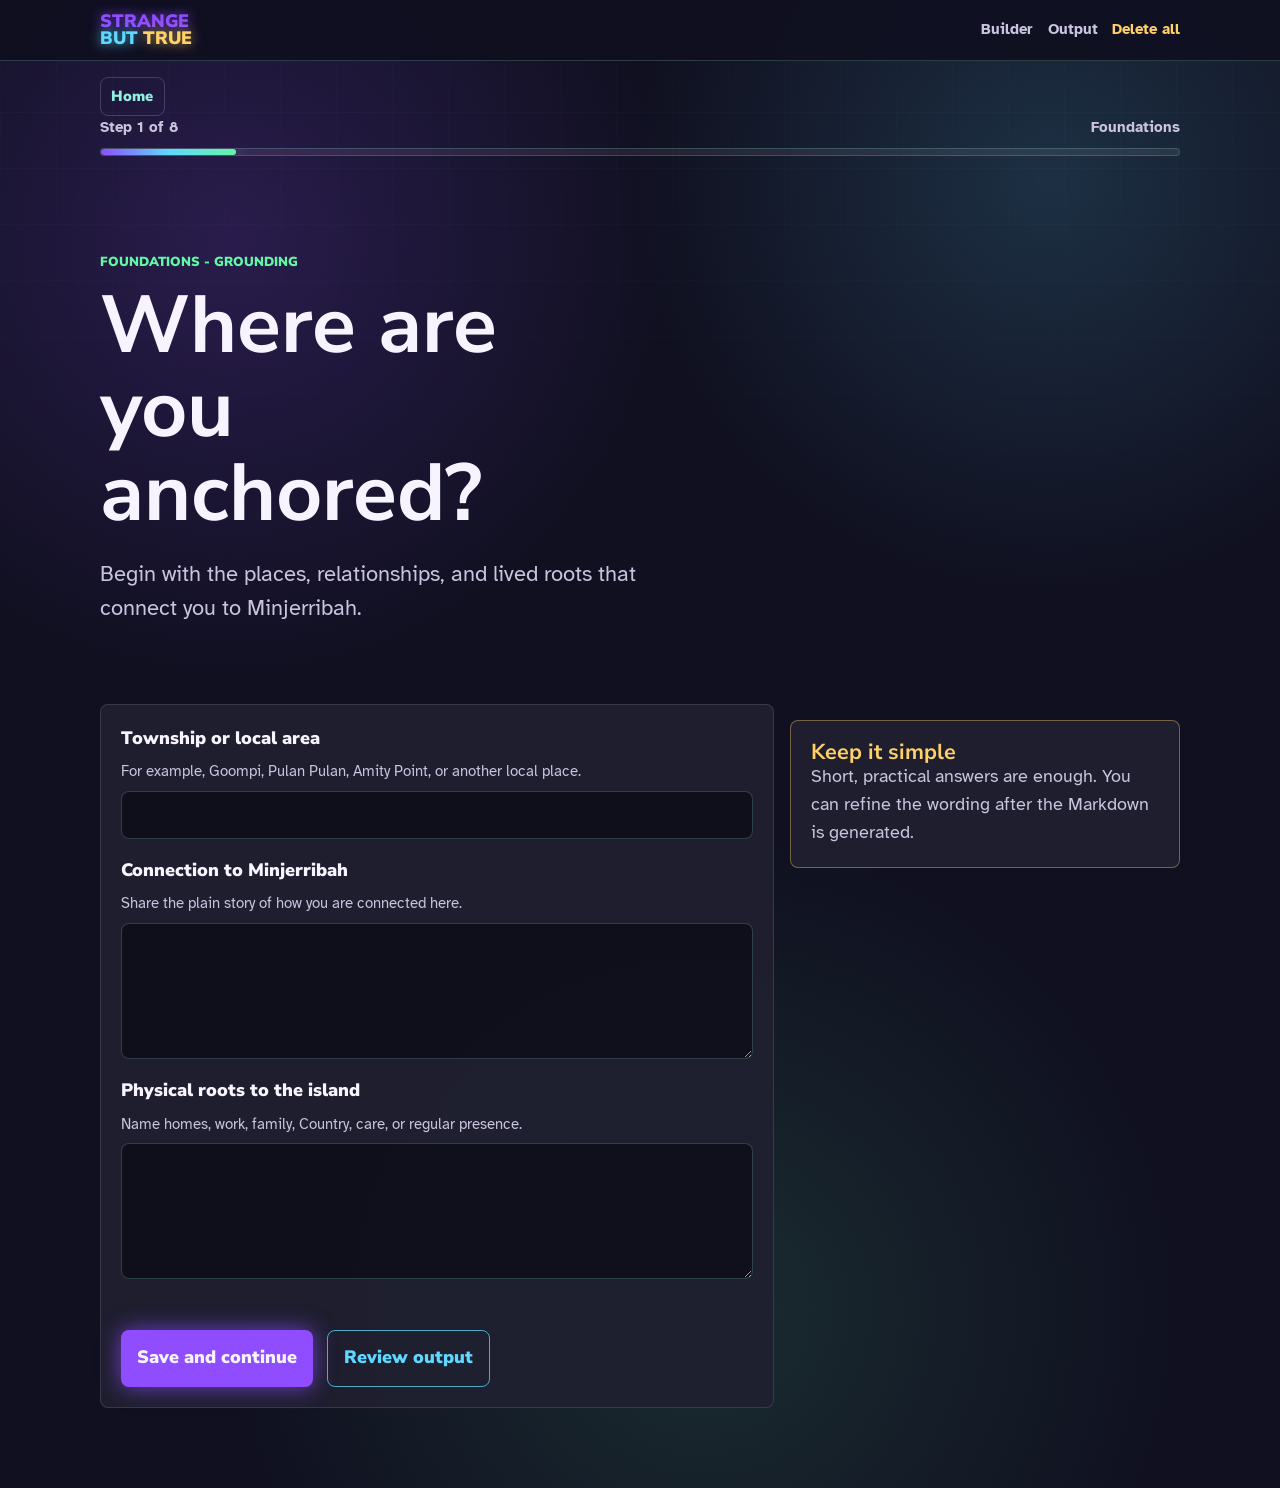
==== step1.html @ 84e1c6b8 "Add files via upload" ====
<!doctype html>
<html lang="en-AU">
  <head>
    <meta charset="utf-8" />
    <meta name="viewport" content="width=device-width, initial-scale=1" />
    <title>Step 1 - Foundations | Local Profile Builder</title>
    <link rel="preconnect" href="https://fonts.googleapis.com" />
    <link rel="preconnect" href="https://fonts.gstatic.com" crossorigin />
    <link href="https://fonts.googleapis.com/css2?family=Atkinson+Hyperlegible:wght@400;700&family=Nunito+Sans:wght@700;800;900&display=swap" rel="stylesheet" />
    <link rel="stylesheet" href="style.css" />
  </head>
  <body>
    <a class="skip-link" href="#main">Skip to content</a>
    <header class="site-header"><nav class="nav" aria-label="Main navigation"><a class="brand-mark" href="index.html"><span class="brand-strange">Strange</span><span><span class="brand-but">but</span> <span class="brand-true">True</span></span></a><div class="nav-links"><a href="index.html">Builder</a><a href="step8.html">Output</a><button class="button nav-delete" type="button" data-delete-all>Delete all</button></div></nav></header>
    <main id="main">
      <div class="page-tools"><a href="index.html">Home</a></div>
      <div class="progress-wrap"><div class="progress-label"><span>Step 1 of 8</span><span>Foundations</span></div><div class="progress"><span style="width: 12.5%"></span></div></div>
      <section class="page-hero"><p class="eyebrow">Foundations - Grounding</p><h1>Where are you anchored?</h1><p class="hero-lede">Begin with the places, relationships, and lived roots that connect you to Minjerribah.</p></section>
      <section class="section two-column">
        <form class="form-panel form-grid" data-step-form="step1" data-next-page="step2.html">
          <div class="field"><label for="township">Township or local area</label><p class="field-hint">For example, Goompi, Pulan Pulan, Amity Point, or another local place.</p><input id="township" name="township" autocomplete="address-level2" /></div>
          <div class="field"><label for="connection">Connection to Minjerribah</label><p class="field-hint">Share the plain story of how you are connected here.</p><textarea id="connection" name="connection"></textarea></div>
          <div class="field"><label for="roots">Physical roots to the island</label><p class="field-hint">Name homes, work, family, Country, care, or regular presence.</p><textarea id="roots" name="roots"></textarea></div>
          <div class="form-actions"><button class="button primary" type="submit">Save and continue</button><a class="button secondary" href="step8.html">Review output</a></div>
        </form>
        <aside class="instructions"><h2>Keep it simple</h2><p>Short, practical answers are enough. You can refine the wording after the Markdown is generated.</p></aside>
      </section>
    </main>
    <script src="app.js"></script>
  </body>
</html>
---- style.css ----
:root {
  --night-ink: #101020;
  --deep-panel: #202030;
  --strange-purple: #8f4dff;
  --true-cyan: #5fd8ff;
  --idea-gold: #ffd166;
  --help-green: #62f6a5;
  --minjerribah-aqua: #90f0e0;
  --soft-white: #f7f3ff;
  --ink-text: #17202a;
  --muted-light: #c9c3de;
  --paper: #f4fbfa;
  --heading: "Nunito Sans", "Avenir Next", Arial, sans-serif;
  --body: "Atkinson Hyperlegible", "Source Sans 3", Arial, sans-serif;
  --max-width: 1120px;
}

* {
  box-sizing: border-box;
}

html {
  scroll-behavior: smooth;
}

body {
  margin: 0;
  background:
    radial-gradient(circle at 18% 16%, rgba(143, 77, 255, 0.2), transparent 28rem),
    radial-gradient(circle at 82% 12%, rgba(95, 216, 255, 0.16), transparent 26rem),
    radial-gradient(circle at 55% 88%, rgba(98, 246, 165, 0.12), transparent 30rem),
    var(--night-ink);
  color: var(--soft-white);
  font-family: var(--body);
  font-size: 18px;
  line-height: 1.55;
}

body::before {
  position: fixed;
  inset: 0;
  z-index: -1;
  pointer-events: none;
  content: "";
  background:
    linear-gradient(rgba(144, 240, 224, 0.035) 1px, transparent 1px),
    linear-gradient(90deg, rgba(144, 240, 224, 0.025) 1px, transparent 1px);
  background-size: 56px 56px;
  mask-image: linear-gradient(to bottom, rgba(0, 0, 0, 0.78), transparent 72%);
}

button,
input,
select,
textarea {
  font: inherit;
}

a {
  color: inherit;
}

.skip-link {
  position: absolute;
  top: -4rem;
  left: 1rem;
  z-index: 20;
  padding: 0.6rem 0.8rem;
  background: var(--idea-gold);
  color: var(--ink-text);
}

.skip-link:focus {
  top: 1rem;
}

.site-header {
  position: sticky;
  top: 0;
  z-index: 10;
  border-bottom: 1px solid rgba(144, 240, 224, 0.2);
  background: rgba(16, 16, 32, 0.92);
  backdrop-filter: blur(16px);
}

.nav {
  display: flex;
  max-width: var(--max-width);
  align-items: center;
  justify-content: space-between;
  gap: 1rem;
  margin: 0 auto;
  padding: 0.8rem 1.25rem;
}

.brand-mark {
  display: grid;
  color: var(--soft-white);
  font-family: var(--heading);
  font-weight: 900;
  line-height: 0.95;
  text-decoration: none;
  text-transform: uppercase;
}

.brand-strange {
  color: var(--strange-purple);
  text-shadow: 0 0 12px rgba(143, 77, 255, 0.8);
}

.brand-but {
  color: var(--true-cyan);
  text-shadow: 0 0 12px rgba(95, 216, 255, 0.8);
}

.brand-true {
  color: var(--idea-gold);
  text-shadow: 0 0 12px rgba(255, 209, 102, 0.7);
}

.nav-links {
  display: flex;
  align-items: center;
  gap: 0.9rem;
}

.nav-links a {
  color: var(--muted-light);
  font-size: 0.92rem;
  font-weight: 700;
  text-decoration: none;
}

.nav-links a:hover,
.nav-links a:focus,
.nav-links a[aria-current="page"] {
  color: var(--minjerribah-aqua);
}

.page-tools {
  display: flex;
  max-width: var(--max-width);
  align-items: center;
  gap: 0.75rem;
  margin: 0 auto;
  padding: 1rem 1.25rem 0;
}

.page-tools a,
.back-button {
  border: 1px solid rgba(247, 243, 255, 0.18);
  border-radius: 8px;
  padding: 0.45rem 0.65rem;
  background: transparent;
  color: var(--minjerribah-aqua);
  cursor: pointer;
  font-family: var(--heading);
  font-size: 0.92rem;
  font-weight: 900;
  text-decoration: none;
}

.page-tools a:hover,
.page-tools a:focus,
.back-button:hover,
.back-button:focus {
  border-color: rgba(144, 240, 224, 0.7);
  color: var(--soft-white);
}

main {
  animation: page-in 360ms ease both;
}

.page-hero,
.section,
.site-footer {
  max-width: var(--max-width);
  margin: 0 auto;
  padding-right: 1.25rem;
  padding-left: 1.25rem;
}

.page-hero {
  padding-top: 5rem;
  padding-bottom: 3rem;
}

.section {
  padding-top: 2rem;
  padding-bottom: 5rem;
}

.builder-hero {
  display: grid;
  min-height: calc(100vh - 74px);
  align-items: center;
  gap: 2.5rem;
  grid-template-columns: minmax(0, 0.95fr) minmax(300px, 0.82fr);
  padding-top: 4rem;
  padding-bottom: 3rem;
}

.hero-copy {
  max-width: 680px;
}

.eyebrow {
  margin: 0 0 0.7rem;
  color: var(--help-green);
  font-family: var(--heading);
  font-size: 0.82rem;
  font-weight: 900;
  letter-spacing: 0;
  text-transform: uppercase;
}

h1,
h2,
h3 {
  margin: 0;
  font-family: var(--heading);
  letter-spacing: 0;
  line-height: 1.04;
}

h1 {
  max-width: 11ch;
  color: var(--soft-white);
  font-size: clamp(2.8rem, 6.3vw, 5.2rem);
}

h2 {
  font-size: clamp(2rem, 5vw, 3.7rem);
}

h3 {
  font-size: 1.35rem;
}

p {
  margin: 0;
}

.hero-lede,
.page-copy,
.section-heading p:not(.eyebrow),
.field-hint,
.card p,
.instructions p,
.instructions li {
  color: var(--muted-light);
}

.hero-lede {
  max-width: 38rem;
  margin-top: 1.35rem;
  font-size: clamp(1.1rem, 2.1vw, 1.35rem);
}

.hero-actions,
.form-actions,
.output-actions {
  display: flex;
  flex-wrap: wrap;
  gap: 0.85rem;
  margin-top: 2rem;
}

.button {
  display: inline-flex;
  min-width: 10rem;
  min-height: 3rem;
  align-items: center;
  justify-content: center;
  border: 0;
  border-radius: 8px;
  padding: 0.85rem 1rem;
  cursor: pointer;
  font-family: var(--heading);
  font-weight: 900;
  text-decoration: none;
}

.button.primary {
  background: var(--strange-purple);
  box-shadow: 0 0 22px rgba(143, 77, 255, 0.72);
  color: var(--soft-white);
}

.button.secondary {
  border: 1px solid rgba(95, 216, 255, 0.75);
  background: transparent;
  color: var(--true-cyan);
}

.button.gold {
  background: var(--idea-gold);
  color: var(--ink-text);
}

.button.danger {
  border: 1px solid rgba(255, 209, 102, 0.65);
  background: transparent;
  color: var(--idea-gold);
}

.nav-delete {
  min-width: auto;
  min-height: auto;
  padding: 0;
  border: 0;
  background: transparent;
  box-shadow: none;
  color: var(--idea-gold);
  font-family: var(--body);
  font-size: 0.92rem;
}

.button:hover,
.button:focus {
  transform: translateY(-1px);
}

.signal-panel,
.card,
.form-panel,
.output-panel,
.instructions {
  border: 1px solid rgba(247, 243, 255, 0.12);
  border-radius: 8px;
  background: rgba(32, 32, 48, 0.92);
}

.signal-panel {
  position: relative;
  overflow: hidden;
  min-height: 27rem;
  padding: 1.25rem;
}

.signal-panel::before {
  position: absolute;
  inset: -22%;
  content: "";
  background:
    radial-gradient(circle at 18% 26%, rgba(143, 77, 255, 0.4), transparent 28%),
    radial-gradient(circle at 78% 18%, rgba(95, 216, 255, 0.34), transparent 26%),
    radial-gradient(circle at 50% 86%, rgba(255, 209, 102, 0.2), transparent 32%);
  animation: sampleGlow 12s ease-in-out infinite alternate;
}

.signal-inner {
  position: relative;
  z-index: 1;
  display: grid;
  min-height: 24rem;
  align-content: end;
  gap: 0.8rem;
}

.signal-kicker {
  color: var(--idea-gold);
  font-family: var(--heading);
  font-size: 0.82rem;
  font-weight: 900;
  text-transform: uppercase;
}

.signal-title {
  max-width: 12rem;
  color: var(--soft-white);
  font-family: var(--heading);
  font-size: clamp(2rem, 4vw, 3.2rem);
  font-weight: 900;
  line-height: 0.98;
}

.progress-wrap {
  max-width: var(--max-width);
  margin: 0 auto;
  padding: 0 1.25rem 1rem;
}

.progress-label {
  display: flex;
  justify-content: space-between;
  gap: 1rem;
  margin-bottom: 0.55rem;
  color: var(--muted-light);
  font-size: 0.92rem;
  font-weight: 700;
}

.progress {
  height: 0.55rem;
  overflow: hidden;
  border: 1px solid rgba(144, 240, 224, 0.2);
  border-radius: 999px;
  background: rgba(247, 243, 255, 0.08);
}

.progress span {
  display: block;
  height: 100%;
  border-radius: inherit;
  background: linear-gradient(90deg, var(--strange-purple), var(--true-cyan), var(--help-green));
  box-shadow: 0 0 22px rgba(95, 216, 255, 0.55);
}

.form-panel,
.output-panel,
.instructions {
  padding: 1.25rem;
}

.form-grid {
  display: grid;
  gap: 1.15rem;
}

.field {
  display: grid;
  gap: 0.45rem;
}

.field label {
  font-family: var(--heading);
  font-weight: 900;
}

.field-hint {
  font-size: 0.95rem;
}

input,
select,
textarea {
  width: 100%;
  border: 1px solid rgba(144, 240, 224, 0.22);
  border-radius: 8px;
  outline: none;
  background: rgba(5, 5, 13, 0.52);
  color: var(--soft-white);
}

input,
select {
  min-height: 3rem;
  padding: 0 0.85rem;
}

textarea {
  min-height: 8.5rem;
  resize: vertical;
  padding: 0.85rem;
}

input:focus,
select:focus,
textarea:focus {
  border-color: rgba(144, 240, 224, 0.75);
  box-shadow: 0 0 0 4px rgba(95, 216, 255, 0.12);
}

.two-column {
  display: grid;
  align-items: start;
  gap: 1rem;
  grid-template-columns: minmax(0, 0.76fr) minmax(280px, 0.44fr);
}

.card-grid {
  display: grid;
  gap: 1rem;
  grid-template-columns: repeat(4, minmax(0, 1fr));
  margin-top: 2rem;
}

.card {
  padding: 1.25rem;
}

.card h3 {
  color: var(--true-cyan);
}

.card p {
  margin-top: 0.65rem;
}

.output-layout {
  display: grid;
  gap: 1rem;
  grid-template-columns: minmax(0, 0.54fr) minmax(0, 0.86fr);
}

.markdown-output {
  min-height: 38rem;
  white-space: pre-wrap;
}

.instructions {
  margin-top: 1rem;
  border-color: rgba(255, 209, 102, 0.38);
}

.instructions h2 {
  color: var(--idea-gold);
  font-size: 1.35rem;
}

.instructions ol {
  display: grid;
  gap: 0.45rem;
  margin: 0.85rem 0 0;
  padding-left: 1.25rem;
}

.instructions li::marker {
  color: var(--help-green);
}

.status {
  min-height: 1.4rem;
  margin-top: 1rem;
  color: var(--help-green);
  font-weight: 700;
}

.site-footer {
  display: flex;
  align-items: center;
  justify-content: space-between;
  gap: 1rem;
  border-top: 1px solid rgba(247, 243, 255, 0.12);
  padding-top: 1.5rem;
  padding-bottom: 2rem;
  color: var(--muted-light);
}

.site-footer a {
  color: var(--minjerribah-aqua);
}

@media (max-width: 900px) {
  .builder-hero,
  .two-column,
  .output-layout {
    grid-template-columns: 1fr;
  }

  .card-grid {
    grid-template-columns: repeat(2, minmax(0, 1fr));
  }

  .nav {
    align-items: flex-start;
    flex-direction: column;
  }

  .nav-links {
    flex-wrap: wrap;
  }
}

@media (max-width: 640px) {
  body {
    font-size: 16px;
  }

  .page-hero {
    padding-top: 3rem;
  }

  .builder-hero {
    min-height: auto;
  }

  .hero-actions,
  .form-actions,
  .output-actions,
  .site-footer {
    align-items: stretch;
    flex-direction: column;
  }

  .button {
    width: 100%;
  }

  .card-grid {
    grid-template-columns: 1fr;
  }

  .signal-panel {
    min-height: 20rem;
  }

  .signal-inner {
    min-height: 17rem;
  }

  .markdown-output {
    min-height: 28rem;
  }
}

@media (prefers-reduced-motion: reduce) {
  *,
  *::before,
  *::after {
    scroll-behavior: auto !important;
    transition-duration: 1ms !important;
    animation-duration: 1ms !important;
    animation-iteration-count: 1 !important;
  }
}

@keyframes page-in {
  from {
    opacity: 0;
    transform: translateY(10px);
  }

  to {
    opacity: 1;
    transform: translateY(0);
  }
}

@keyframes sampleGlow {
  from {
    transform: translate3d(-2%, -1%, 0) scale(1);
  }

  to {
    transform: translate3d(2%, 1%, 0) scale(1.08);
  }
}
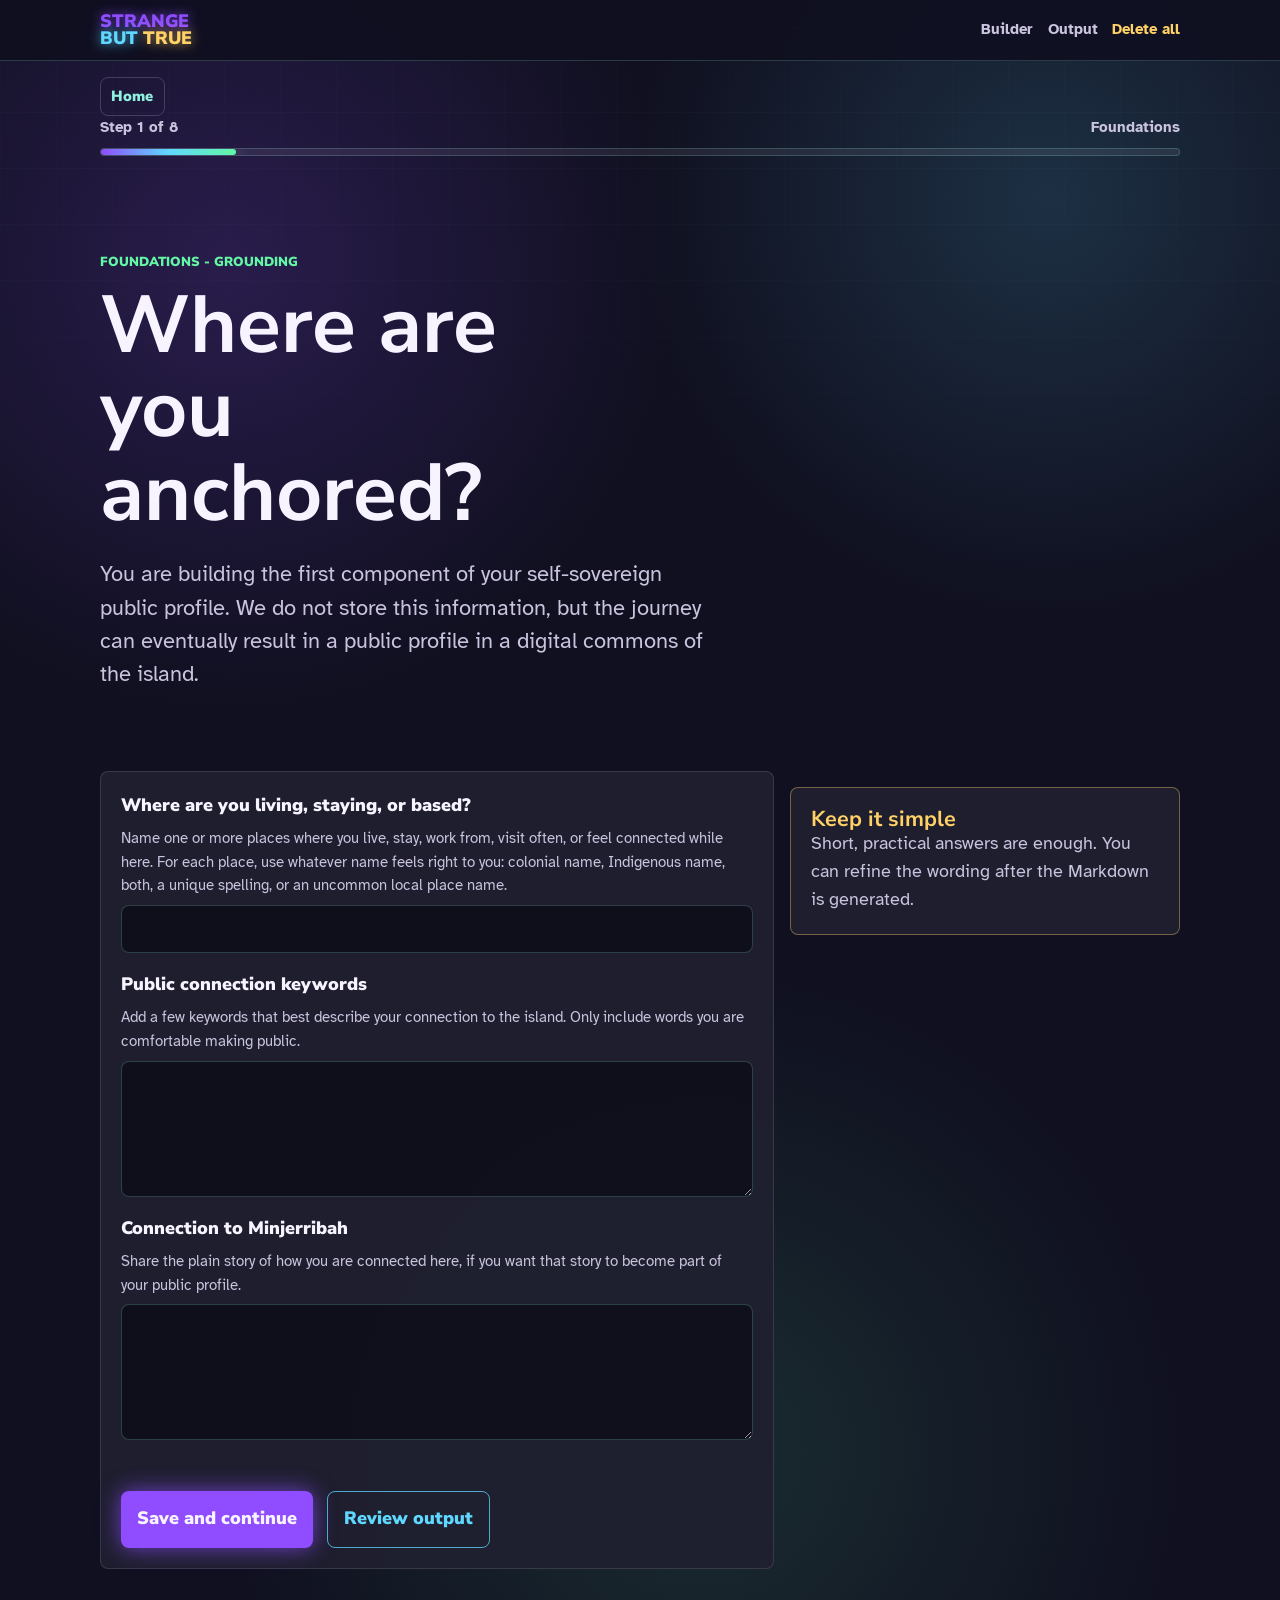
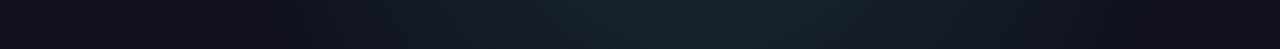
==== commit de6462a4: "Add files via upload" ====
--- a/step1.html
+++ b/step1.html
@@ -15,12 +15,12 @@
     <main id="main">
       <div class="page-tools"><a href="index.html">Home</a></div>
       <div class="progress-wrap"><div class="progress-label"><span>Step 1 of 8</span><span>Foundations</span></div><div class="progress"><span style="width: 12.5%"></span></div></div>
-      <section class="page-hero"><p class="eyebrow">Foundations - Grounding</p><h1>Where are you anchored?</h1><p class="hero-lede">Begin with the places, relationships, and lived roots that connect you to Minjerribah.</p></section>
+      <section class="page-hero"><p class="eyebrow">Foundations - Grounding</p><h1>Where are you anchored?</h1><p class="hero-lede">You are building the first component of your self-sovereign public profile. We do not store this information, but the journey can eventually result in a public profile in a digital commons of the island.</p></section>
       <section class="section two-column">
         <form class="form-panel form-grid" data-step-form="step1" data-next-page="step2.html">
-          <div class="field"><label for="township">Township or local area</label><p class="field-hint">For example, Goompi, Pulan Pulan, Amity Point, or another local place.</p><input id="township" name="township" autocomplete="address-level2" /></div>
-          <div class="field"><label for="connection">Connection to Minjerribah</label><p class="field-hint">Share the plain story of how you are connected here.</p><textarea id="connection" name="connection"></textarea></div>
-          <div class="field"><label for="roots">Physical roots to the island</label><p class="field-hint">Name homes, work, family, Country, care, or regular presence.</p><textarea id="roots" name="roots"></textarea></div>
+          <div class="field"><label for="township">Where are you living, staying, or based?</label><p class="field-hint">Name one or more places where you live, stay, work from, visit often, or feel connected while here. For each place, use whatever name feels right to you: colonial name, Indigenous name, both, a unique spelling, or an uncommon local place name.</p><input id="township" name="township" autocomplete="address-level2" /></div>
+          <div class="field"><label for="roots">Public connection keywords</label><p class="field-hint">Add a few keywords that best describe your connection to the island. Only include words you are comfortable making public.</p><textarea id="roots" name="roots"></textarea></div>
+          <div class="field"><label for="connection">Connection to Minjerribah</label><p class="field-hint">Share the plain story of how you are connected here, if you want that story to become part of your public profile.</p><textarea id="connection" name="connection"></textarea></div>
           <div class="form-actions"><button class="button primary" type="submit">Save and continue</button><a class="button secondary" href="step8.html">Review output</a></div>
         </form>
         <aside class="instructions"><h2>Keep it simple</h2><p>Short, practical answers are enough. You can refine the wording after the Markdown is generated.</p></aside>
--- a/style.css
+++ b/style.css
@@ -334,9 +334,10 @@
 
 .signal-panel {
   position: relative;
+  display: grid;
   overflow: hidden;
   min-height: 27rem;
-  padding: 1.25rem;
+  padding: 0;
 }
 
 .signal-panel::before {
@@ -354,9 +355,10 @@
   position: relative;
   z-index: 1;
   display: grid;
-  min-height: 24rem;
-  align-content: end;
-  gap: 0.8rem;
+  min-height: 27rem;
+  align-content: center;
+  gap: 1rem;
+  padding: clamp(1.35rem, 4vw, 2.4rem);
 }
 
 .signal-kicker {
@@ -368,12 +370,12 @@
 }
 
 .signal-title {
-  max-width: 12rem;
+  max-width: 18rem;
   color: var(--soft-white);
   font-family: var(--heading);
-  font-size: clamp(2rem, 4vw, 3.2rem);
+  font-size: clamp(2.25rem, 4.6vw, 4.35rem);
   font-weight: 900;
-  line-height: 0.98;
+  line-height: 0.96;
 }
 
 .progress-wrap {
@@ -492,12 +494,16 @@
 .output-layout {
   display: grid;
   gap: 1rem;
-  grid-template-columns: minmax(0, 0.54fr) minmax(0, 0.86fr);
+  grid-template-columns: minmax(280px, 0.48fr) minmax(0, 0.92fr);
 }
 
 .markdown-output {
-  min-height: 38rem;
+  min-height: 26rem;
   white-space: pre-wrap;
+}
+
+.output-layout .field {
+  align-self: start;
 }
 
 .instructions {
@@ -598,7 +604,7 @@
   }
 
   .signal-inner {
-    min-height: 17rem;
+    min-height: 20rem;
   }
 
   .markdown-output {
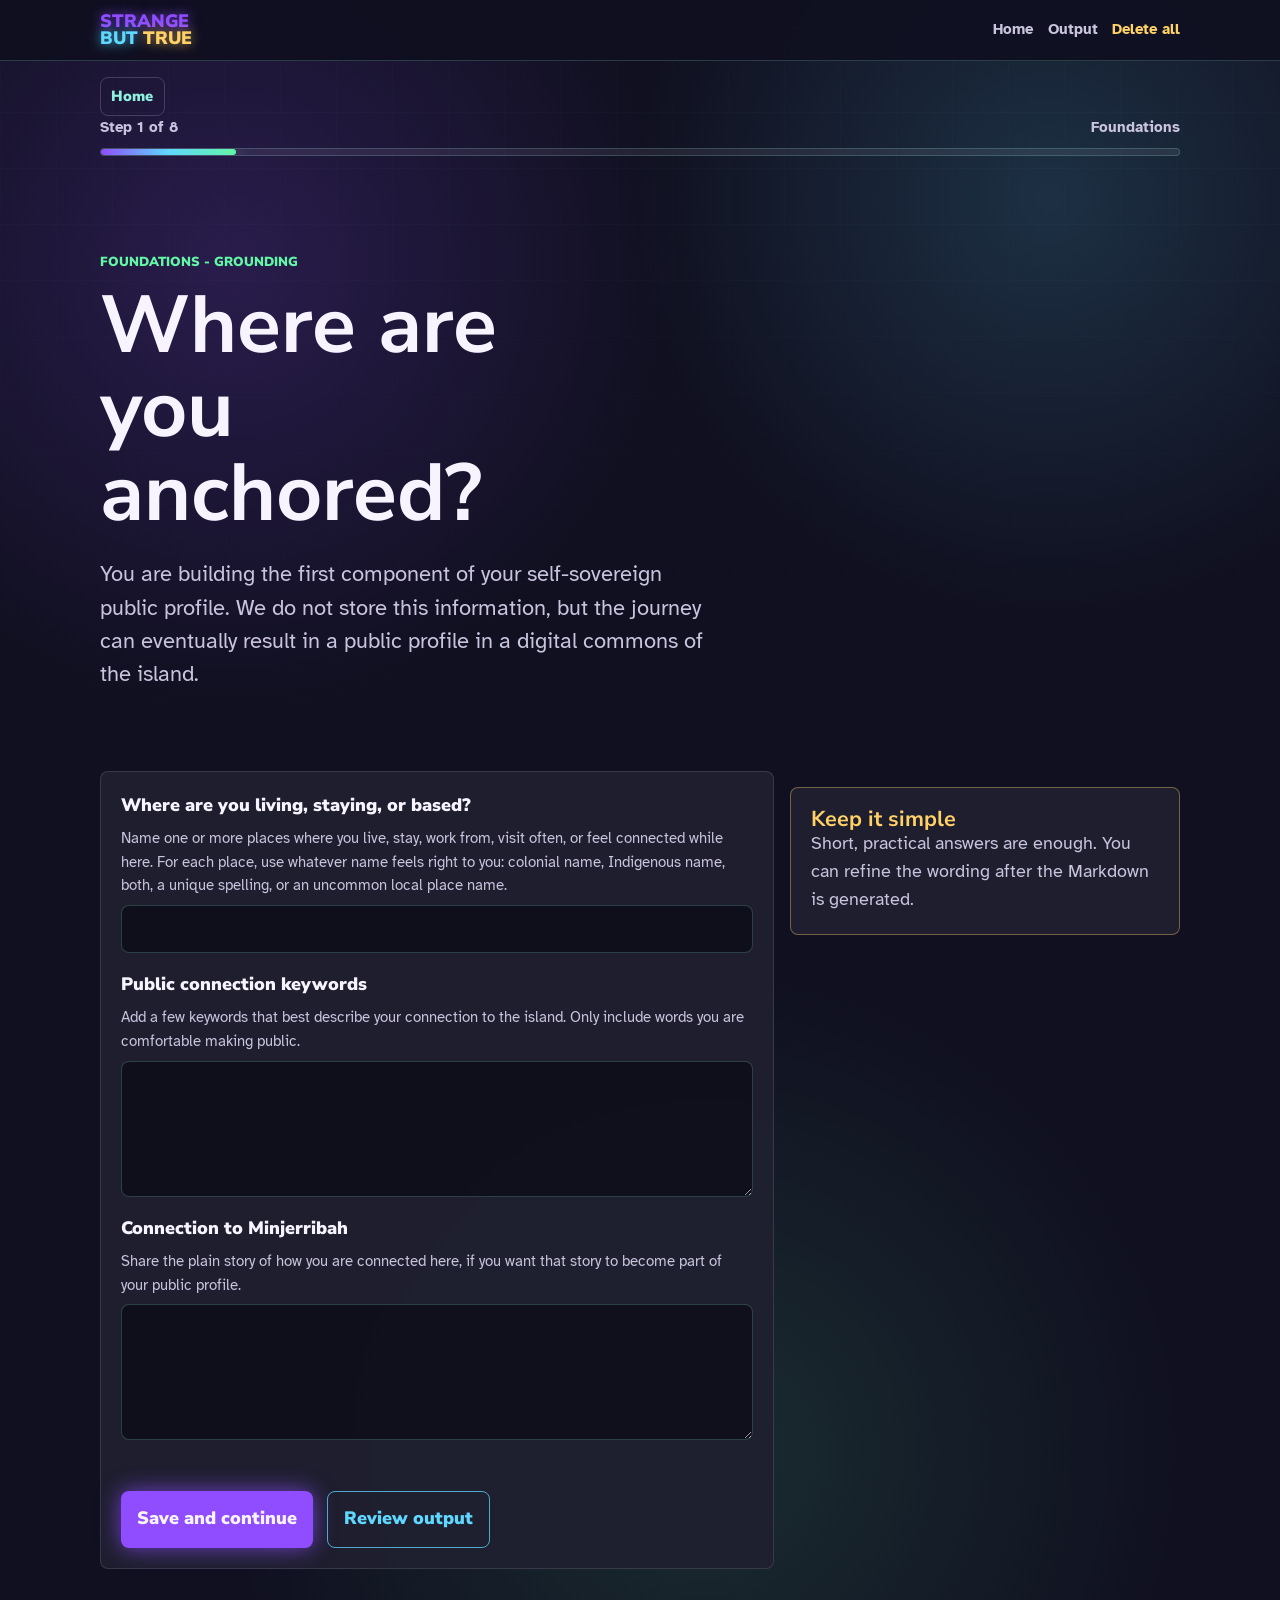
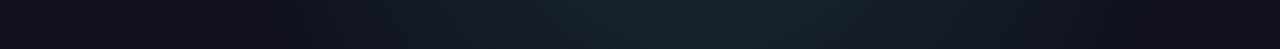
==== commit 63c34ebd: "Add files via upload" ====
--- a/step1.html
+++ b/step1.html
@@ -1,4 +1,4 @@
-<!doctype html>
+﻿<!doctype html>
 <html lang="en-AU">
   <head>
     <meta charset="utf-8" />
@@ -11,7 +11,7 @@
   </head>
   <body>
     <a class="skip-link" href="#main">Skip to content</a>
-    <header class="site-header"><nav class="nav" aria-label="Main navigation"><a class="brand-mark" href="index.html"><span class="brand-strange">Strange</span><span><span class="brand-but">but</span> <span class="brand-true">True</span></span></a><div class="nav-links"><a href="index.html">Builder</a><a href="step8.html">Output</a><button class="button nav-delete" type="button" data-delete-all>Delete all</button></div></nav></header>
+    <header class="site-header"><nav class="nav" aria-label="Main navigation"><a class="brand-mark" href="https://auraofintelligence.github.io/strange-but-true/index.html"><span class="brand-strange">Strange</span><span><span class="brand-but">but</span> <span class="brand-true">True</span></span></a><div class="nav-links"><a href="index.html">Home</a><a href="step8.html">Output</a><button class="button nav-delete" type="button" data-delete-all>Delete all</button></div></nav></header>
     <main id="main">
       <div class="page-tools"><a href="index.html">Home</a></div>
       <div class="progress-wrap"><div class="progress-label"><span>Step 1 of 8</span><span>Foundations</span></div><div class="progress"><span style="width: 12.5%"></span></div></div>
@@ -29,3 +29,4 @@
     <script src="app.js"></script>
   </body>
 </html>
+
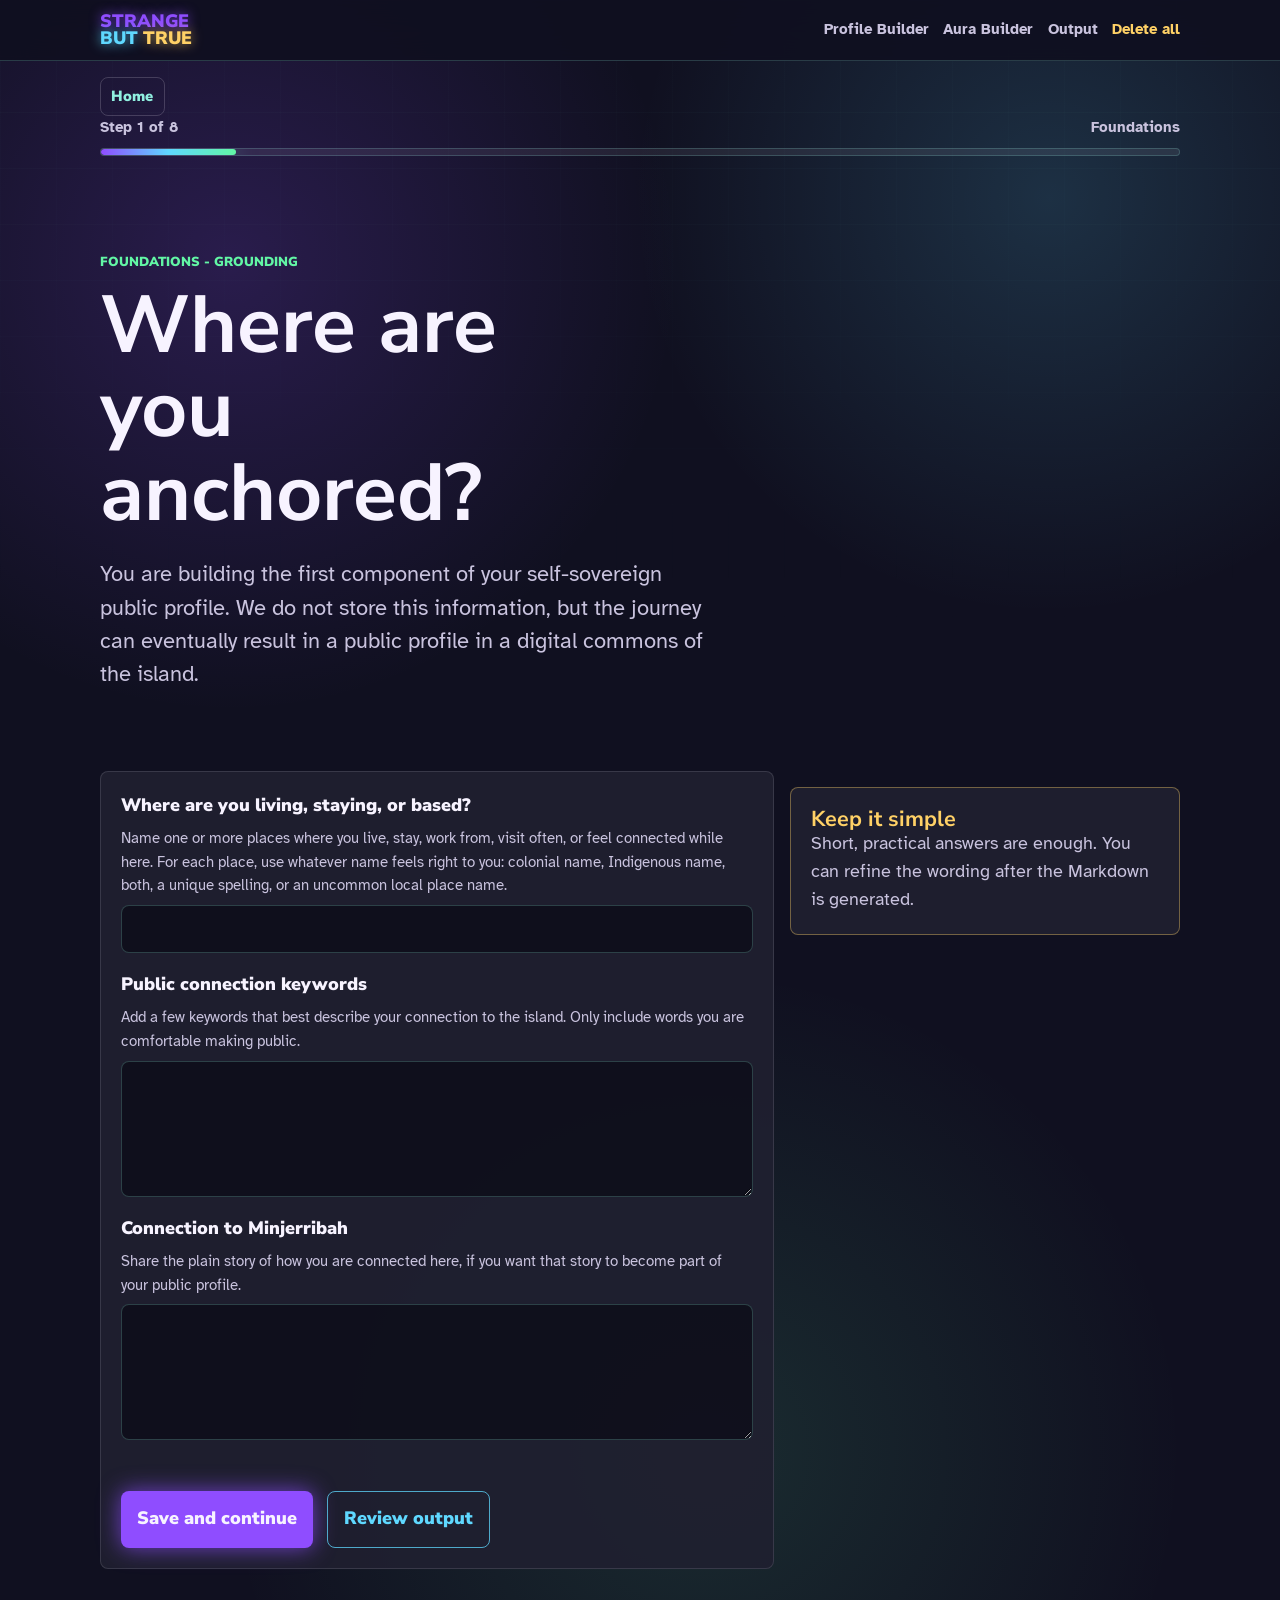
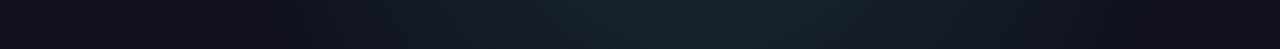
==== commit b0491af9: "Add files via upload" ====
--- a/step1.html
+++ b/step1.html
@@ -1,4 +1,4 @@
-﻿<!doctype html>
+<!doctype html>
 <html lang="en-AU">
   <head>
     <meta charset="utf-8" />
@@ -11,7 +11,7 @@
   </head>
   <body>
     <a class="skip-link" href="#main">Skip to content</a>
-    <header class="site-header"><nav class="nav" aria-label="Main navigation"><a class="brand-mark" href="https://auraofintelligence.github.io/strange-but-true/index.html"><span class="brand-strange">Strange</span><span><span class="brand-but">but</span> <span class="brand-true">True</span></span></a><div class="nav-links"><a href="index.html">Home</a><a href="step8.html">Output</a><button class="button nav-delete" type="button" data-delete-all>Delete all</button></div></nav></header>
+    <header class="site-header"><nav class="nav" aria-label="Main navigation"><a class="brand-mark" href="https://auraofintelligence.github.io/strange-but-true/index.html"><span class="brand-strange">Strange</span><span><span class="brand-but">but</span> <span class="brand-true">True</span></span></a><div class="nav-links"><a href="index.html">Profile Builder</a><a href="https://auraofintelligence.github.io/sbt_aura_builder/">Aura Builder</a><a href="step8.html">Output</a><button class="button nav-delete" type="button" data-delete-all>Delete all</button></div></nav></header>
     <main id="main">
       <div class="page-tools"><a href="index.html">Home</a></div>
       <div class="progress-wrap"><div class="progress-label"><span>Step 1 of 8</span><span>Foundations</span></div><div class="progress"><span style="width: 12.5%"></span></div></div>
--- a/style.css
+++ b/style.css
@@ -120,7 +120,9 @@
 
 .nav-links {
   display: flex;
+  flex-wrap: wrap;
   align-items: center;
+  justify-content: flex-end;
   gap: 0.9rem;
 }
 
